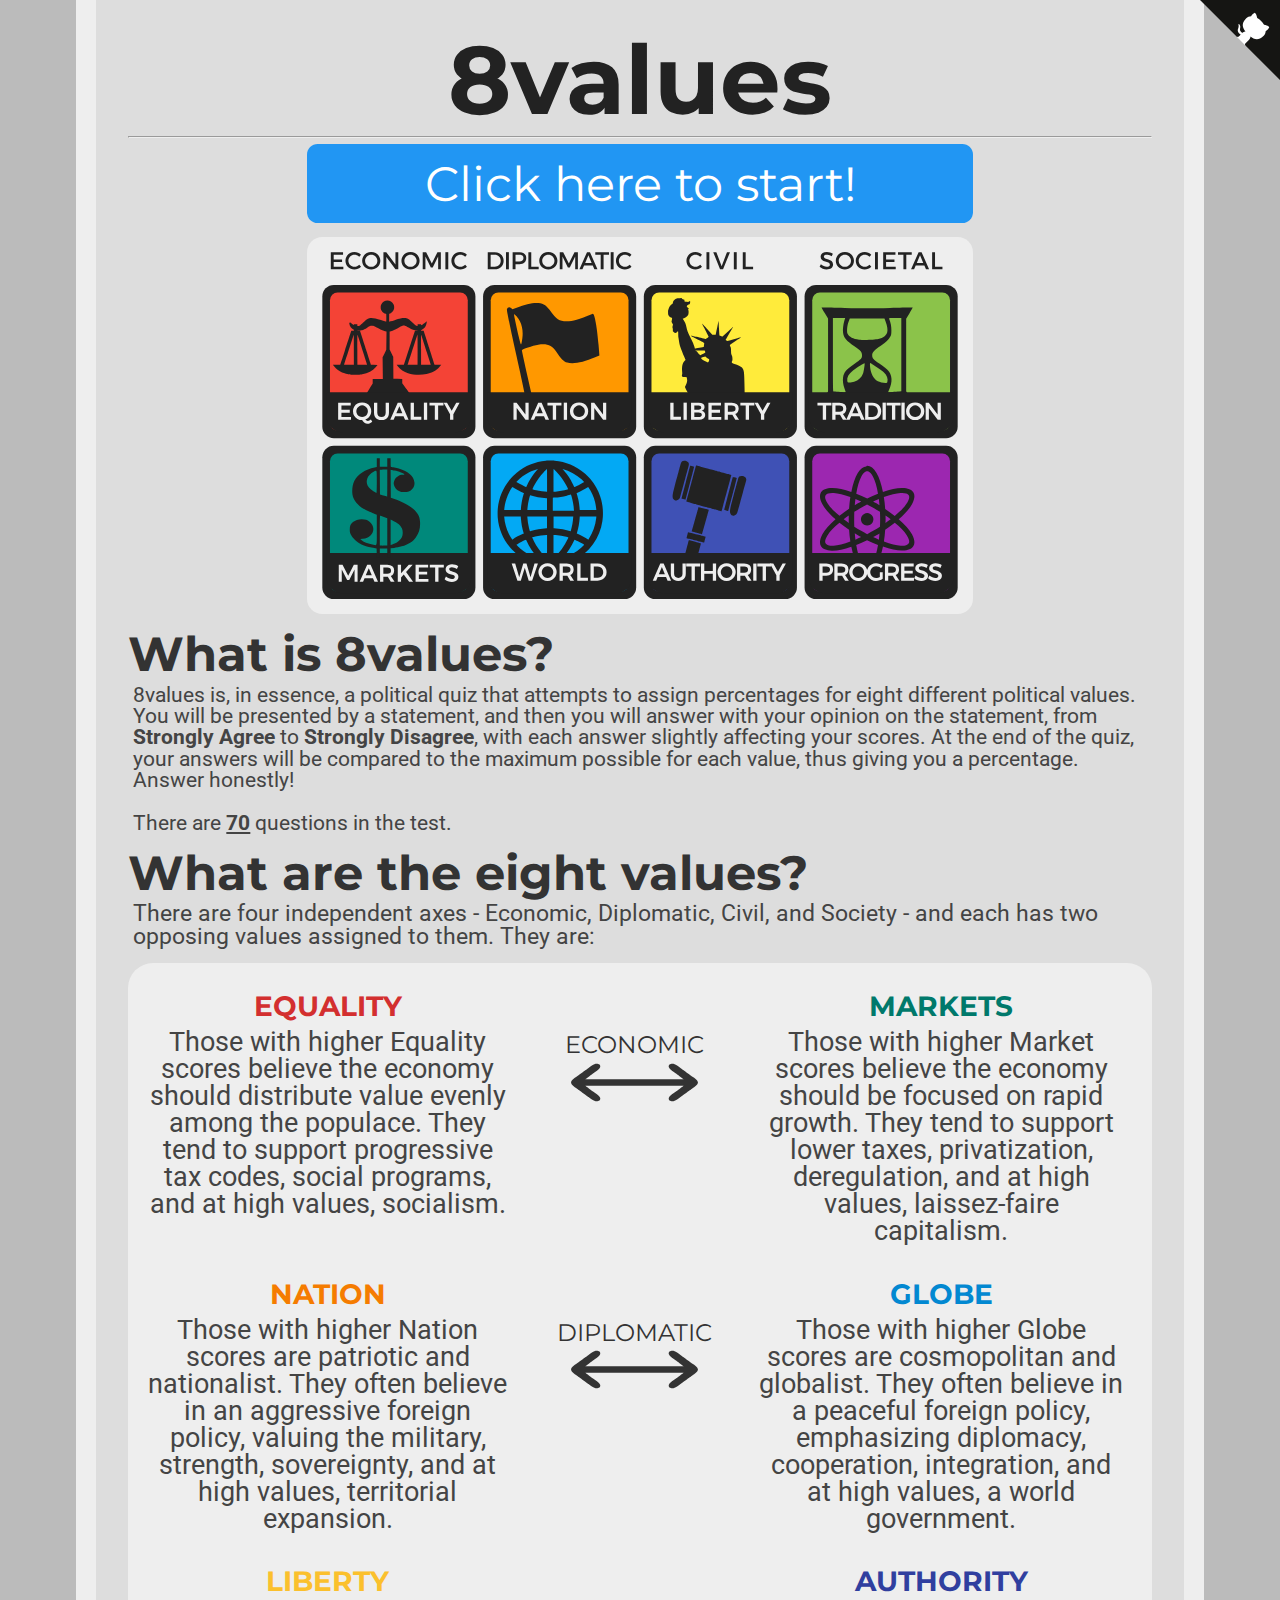
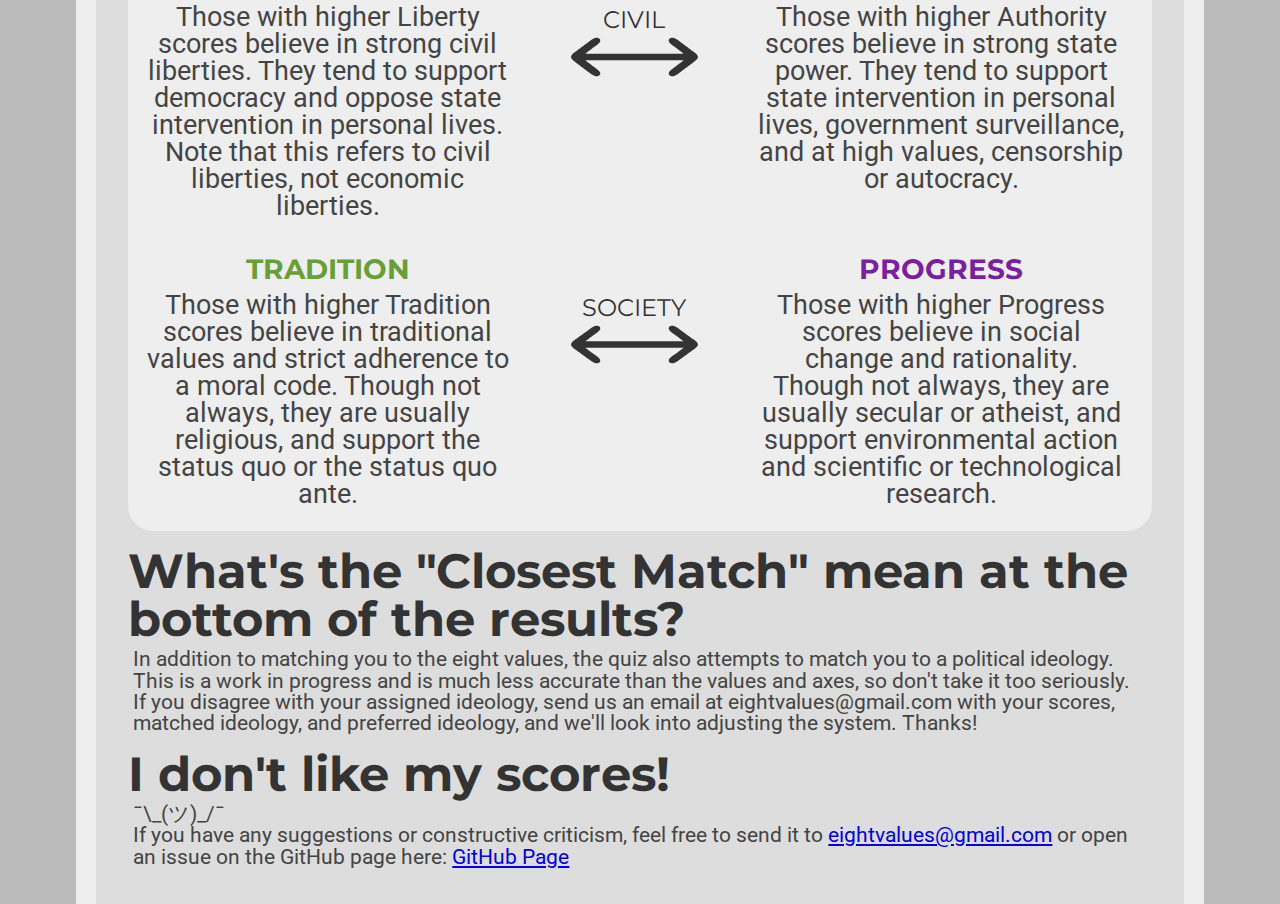
==== index.html @ 5cbe3dc3 "Cloned 8values" ====
<head>
<link href="https://fonts.googleapis.com/css?family=Montserrat:300,400,700|Roboto:400,700" rel="stylesheet">
<link href='style.css' rel='stylesheet' type='text/css'>
<title>8values</title>
<link rel="icon" type="x-icon" href="icon.png">
<link rel="shortcut icon" type="x-icon" href="icon.png">
<meta charset="utf-8">
<script async src="//pagead2.googlesyndication.com/pagead/js/adsbygoogle.js"></script>
<script>
  (adsbygoogle = window.adsbygoogle || []).push({
    google_ad_client: "ca-pub-6511426299019766",
    enable_page_level_ads: true
  });
</script>
</head>
<body>
<a href="https://github.com/8values/8values.github.io" class="github-corner" aria-label="View source on Github"><svg width="80" height="80" viewBox="0 0 250 250" style="fill:#151513; color:#fff; position: absolute; top: 0; border: 0; right: 0;" aria-hidden="true"><path d="M0,0 L115,115 L130,115 L142,142 L250,250 L250,0 Z"></path><path d="M128.3,109.0 C113.8,99.7 119.0,89.6 119.0,89.6 C122.0,82.7 120.5,78.6 120.5,78.6 C119.2,72.0 123.4,76.3 123.4,76.3 C127.3,80.9 125.5,87.3 125.5,87.3 C122.9,97.6 130.6,101.9 134.4,103.2" fill="currentColor" style="transform-origin: 130px 106px;" class="octo-arm"></path><path d="M115.0,115.0 C114.9,115.1 118.7,116.5 119.8,115.4 L133.7,101.6 C136.9,99.2 139.9,98.4 142.2,98.6 C133.8,88.0 127.5,74.4 143.8,58.0 C148.5,53.4 154.0,51.2 159.7,51.0 C160.3,49.4 163.2,43.6 171.4,40.1 C171.4,40.1 176.1,42.5 178.8,56.2 C183.1,58.6 187.2,61.8 190.9,65.4 C194.5,69.0 197.7,73.2 200.1,77.6 C213.8,80.2 216.3,84.9 216.3,84.9 C212.7,93.1 206.9,96.0 205.4,96.6 C205.1,102.4 203.0,107.8 198.3,112.5 C181.9,128.9 168.3,122.5 157.7,114.1 C157.9,116.9 156.7,120.9 152.7,124.9 L141.0,136.5 C139.8,137.7 141.6,141.9 141.8,141.8 Z" fill="currentColor" class="octo-body"></path></svg></a><style>.github-corner:hover .octo-arm{animation:octocat-wave 560ms ease-in-out}@keyframes octocat-wave{0%,100%{transform:rotate(0)}20%,60%{transform:rotate(-25deg)}40%,80%{transform:rotate(10deg)}}@media (max-width:500px){.github-corner:hover .octo-arm{animation:none}.github-corner .octo-arm{animation:octocat-wave 560ms ease-in-out}}</style>
<h1>8values</h1>
<hr>
<button class="button" onclick="location.href='instructions.html';" style="font-size:36pt;">Click here to start!</button>
<img src="values.svg" class="center"></img>

<h2>What is 8values?</h2>
    <p>8values is, in essence, a political quiz that attempts to assign percentages for eight different political values. You will be presented by a statement, and then you will answer with your opinion on the statement, from <b>Strongly Agree</b> to <b>Strongly Disagree</b>, with each answer slightly affecting your scores. At the end of the quiz, your answers will be compared to the maximum possible for each value, thus giving you a percentage. Answer honestly!<br /><br />
    There are <b><u><span id="numOfQuestions"></span></u></b> questions in the test.</p>

<h2>What are the eight values?</h2>
    <p style="font-size: 23px;">There are four independent axes - Economic, Diplomatic, Civil, and Society - and each has two opposing values assigned to them. They are:</p>
    <div class="explanation_bg">
        <div class="spacer">
            <div class="explanation_blurb_left">
                <p class="value"><b style="color:#d32f2f;">EQUALITY</b></p>
                <p class="blurb-text">
                    Those with higher Equality scores believe the economy should distribute value evenly among the populace. They tend to support progressive tax codes, social programs, and at high values, socialism.
                </p>
            </div>
            <div class="explanation_axis">
                <p class="axis_name">ECONOMIC</p>
                <img class="arrow" src="double_arrow.svg"></img>
            </div>
            <div class="explanation_blurb_right">
                <p class="value"><b style="color:#00796b;">MARKETS</b></p>
                <p class="blurb-text">
                    Those with higher Market scores believe the economy should be focused on rapid growth. They tend to support lower taxes, privatization, deregulation, and at high values, laissez-faire capitalism.
                </p>
            </div>
        </div>
        <div class="spacer">
            <div class="explanation_blurb_left">
                <p class="value"><b style="color:#f57c00;">NATION</b></p>
                <p class="blurb-text">
                    Those with higher Nation scores are patriotic and nationalist. They often believe in an aggressive foreign policy, valuing the military, strength, sovereignty, and at high values, territorial expansion.
                </p>
            </div>
            <div class="explanation_axis">
                <p class="axis_name">DIPLOMATIC</p>
                <img class="arrow" src="double_arrow.svg"></img>
            </div>
            <div class="explanation_blurb_right">
                <p class="value"><b style="color:#0288d1;">GLOBE</b></p>
                <p class="blurb-text">
                    Those with higher Globe scores are cosmopolitan and globalist. They often believe in a peaceful foreign policy, emphasizing diplomacy, cooperation, integration, and at high values, a world government.
                </p>
            </div>
        </div>
        <div class="spacer">
            <div class="explanation_blurb_left">
                <p class="value"><b style="color:#fbc02d;">LIBERTY</b></p>
                <p class="blurb-text">
                    Those with higher Liberty scores believe in strong civil liberties. They tend to support democracy and oppose state intervention in personal lives. Note that this refers to civil liberties, not economic liberties.
                </p>
            </div>
            <div class="explanation_axis">
                <p class="axis_name">CIVIL</p>
                <img class="arrow" src="double_arrow.svg"></img>
            </div>
            <div class="explanation_blurb_right">
                <p class="value"><b style="color:#303f9f;">AUTHORITY</b></p>
                <p class="blurb-text">
                    Those with higher Authority scores believe in strong state power. They tend to support state intervention in personal lives, government surveillance, and at high values, censorship or autocracy.
                </p>
            </div>
        </div>
        <div class="spacer">
            <div class="explanation_blurb_left">
                <p class="value"><b style="color:#689f38;">TRADITION</b></p>
                <p class="blurb-text">
                    Those with higher Tradition scores believe in traditional values and strict adherence to a moral code. Though not always, they are usually religious, and support the status quo or the status quo ante.
                </p>
            </div>
            <div class="explanation_axis">
                <p class="axis_name">SOCIETY</p>
                <img class="arrow" src="double_arrow.svg"></img>
            </div>
            <div class="explanation_blurb_right">
                <p class="value"><b style="color:#7b1fa2;">PROGRESS</b></p>
                <p class="blurb-text">
                    Those with higher Progress scores believe in social change and rationality. Though not always, they are usually secular or atheist, and support environmental action and scientific or technological research.
                </p>
            </div>
        </div>
        <br/>
    </div>

<h2>What's the "Closest Match" mean at the bottom of the results?</h2>
    <p>In addition to matching you to the eight values, the quiz also attempts to match you to a political ideology. This is a work in progress and is much less accurate than the values and axes, so don't take it too seriously. If you disagree with your assigned ideology, send us an email at eightvalues@gmail.com with your scores, matched ideology, and preferred ideology, and we'll look into adjusting the system. Thanks!</p>
<h2>I don't like my scores!</h2>
    <p>¯\_(ツ)_/¯<br/>
    If you have any suggestions or constructive criticism, feel free to send it to <a href="mailto:eightvalues@gmail.com">eightvalues@gmail.com</a> or open an issue on the GitHub page here: <a href="https://github.com/8values/8values.github.io">GitHub Page</a></p>

<!-- Website visit statistics - no personal information is collected! -->
<script type="text/javascript">
var sc_project=11325211;
var sc_invisible=1;
var sc_security="fd9f0659";
var scJsHost = (("https:" == document.location.protocol) ?
"https://secure." : "http://www.");
document.write("<sc"+"ript type='text/javascript' src='" +
scJsHost+
"statcounter.com/counter/counter.js'></"+"script>");
</script>
<noscript><div class="statcounter"><a title="web stats"
href="http://statcounter.com/" target="_blank"><img
class="statcounter"
src="//c.statcounter.com/11325211/0/fd9f0659/1/" alt="web
stats"></a></div></noscript>

<!-- This is the script for the page itself -->
<script type="application/javascript"src="questions.js"></script>
<script type="text/javascript">
    document.getElementById("numOfQuestions").innerHTML = questions.length;
</script>
</body>
---- style.css ----
html {
    background-color: #bbbbbb;
    padding: 0px;
}
body {
    width: 80%;
    min-height: calc(100vh - 4em);
    margin: 0 auto;
    padding: 2em;
    background-color: #dddddd;
    border-color: #eeeeee;
    border-left-style: solid;
    border-right-style: solid;
    border-width: 20px;
}
p {
    color: #444444;
    font-family: 'Roboto', sans-serif;
    font-size: 16pt;
    line-height: 1;
    margin: 4pt;
}

p.value {
    margin-top: 22px;
    margin-bottom: 22px;
    text-indent: -16pt;
    margin-left: 20pt;
    font-size: 28px;
    line-height: 2.11666656px;
    font-family: 'Montserrat';
}

p.blurb-text {
    font-size: 27px;
}

p.axis_name {
    margin-top: 50px;
    color: #333333;
    font-size: 24px;
    font-family: 'Montserrat';
}
p.question {
    margin: 16pt auto;
    color: #333333;
    font-family: 'Montserrat', sans-serif;
    font-weight: normal;
    width: 70%;
    min-width: 500pt;
    min-height: 144pt;
    background-color: #eeeeee;
    padding: 16pt;
    border-radius: 16pt;
    font-size: 36pt;
    display: flex;
    justify-content: center;
    align-items: center;
    text-align: center;

}
h1 {
    color: #222222;
    font-family: 'Montserrat', sans-serif;
    font-size: 72pt;
    text-align: center;
    line-height: 72pt;
    margin-top: 0pt;
    margin-bottom: 0pt;
}
h2 {
    color: #333333;
    font-family: 'Montserrat', sans-serif;
    font-size: 36pt;
    line-height: 36pt;
    margin-top: 12pt;
    margin-bottom: 0pt;
}
li {
    font-size: 16pt;
    text-indent: 16pt;
}
a {
    font-family: inherit;
}
img.center {
    display: block;
    margin: 1em auto;
    width: 50%;
    min-width: 500pt;
}
.spacer {
    display: flex;
}
.spacer > div{
    margin-top: 20px;
    display: inline-block;
    *display: inline; /* For IE7 */
    text-align: center;
}
.button {
    background-color: #2196f3;
    font-family: 'Montserrat', sans-serif;
    border: none;
    border-radius: 8pt;
    color: white;
    padding: 8pt;
    width: 50%;
    min-width: 500pt;
    text-align: center;
    text-decoration: none;
    display: block;
    font-size: 24pt;
    margin: -2px auto;
    cursor: pointer;
}
.button:hover, .button:focus { background: #1687e0; }
.stronglyAgree { background: #1b5e20; }
.stronglyAgree:hover, .stronglyAgree:focus { background: #154a19; }
.agree { background: #4caf50; }
.agree:hover, .agree:focus { background: #29942e; }
.neutral { background: #949494; }
.neutral:hover, .neutral:focus { background: #656565; }
.disagree { background: #f44336; }
.disagree:hover, .disagree:focus { background: #d6271a; }
.stronglyDisagree { background: #b71c1c; }
.stronglyDisagree:hover, .stronglyDisagree:focus { background: #a00e0e; }

.small_button, .small_button_off {
    background-color: #333;
    font-family: 'Montserrat', sans-serif;
    border: none;
    border-radius: 8pt;
    color: white;
    padding: 8pt;
    width: 10%;
    min-width: 100pt;
    text-align: center;
    text-decoration: none;
    display: block;
    font-size: 18pt;
    margin: -2px auto;
    cursor: pointer;
}

.small_button:hover, .small_button:focus {
    background: #222;
}

.small_button_off {
    background-color: #ddd;
    color: #888;
    border: 2px solid #888;
    cursor: not-allowed;
    margin: -4px auto;
}
.arrow {
    width: 60%;
    height: auto;
}
div.explanation_blurb_left {
    vertical-align: top;
    width: 37%;
    margin-left: 1%;
    margin-right: 1%;
}
div.explanation_blurb_right {
    vertical-align: top;
    width: 37%;
    margin-left: 1%;
    margin-right: 1%;
}
div.explanation_axis {
    width: 20.9%;
    vertical-align: top;
}
div.axis {
    width: 100%;
    display: flex;
    align-items: center;
    justify-content: center;
}
div.bar {
    height: 36pt;
    line-height: 36pt;
    padding: 8pt;
    margin-top: 4pt;
    margin-bottom: 4pt;
    border-width: 4px;
    border-right-width: 1px;
    border-top-style: solid;
    border-bottom-style: solid;
    border-color: #222222;
    background-color: #eeeeee;
    display: block;
    width: 50%;
}
div.text-wrapper {
    font-family: 'Montserrat', sans-serif;
    font-size: 36pt;
    line-height: 36pt;
    color: #222222;
    display: inline-block;
}
div.equality {
    background-color: #f44336;
    text-align: left;
    border-right-style: solid;
}
div.wealth {
    background-color: #00897b;
    text-align: right;
    border-left-style: solid;
}
div.liberty {
    background-color: #ffeb3b;
    text-align: left;
    border-right-style: solid;
}
div.authority {
    background-color: #3f51b5;
    text-align: right;
    border-left-style: solid;
}
div.peace {
    background-color: #03a9f4;
    text-align: right;
    border-left-style: solid;
}
div.might {
    background-color: #ff9800;
    text-align: left;
    border-right-style: solid;
}
div.progress {
    background-color: #9c27b0;
    text-align: right;
    border-left-style: solid;
}
div.tradition {
    background-color: #8bc34a;
    text-align: left;
    border-right-style: solid;
}
span.weight-300 {
    font-weight: 300;
}
.explanation_bg {
    background-color: #eeeeee;
    border-radius: 25px;
    margin-top: 15px;
}
#banner {
    border-color: #444444;
    border-style: solid;
    border-width: 2px;
    border-radius: 8pt;
    display: block;
    margin: 8pt;
    margin-left: auto;
    margin-right: auto;
}
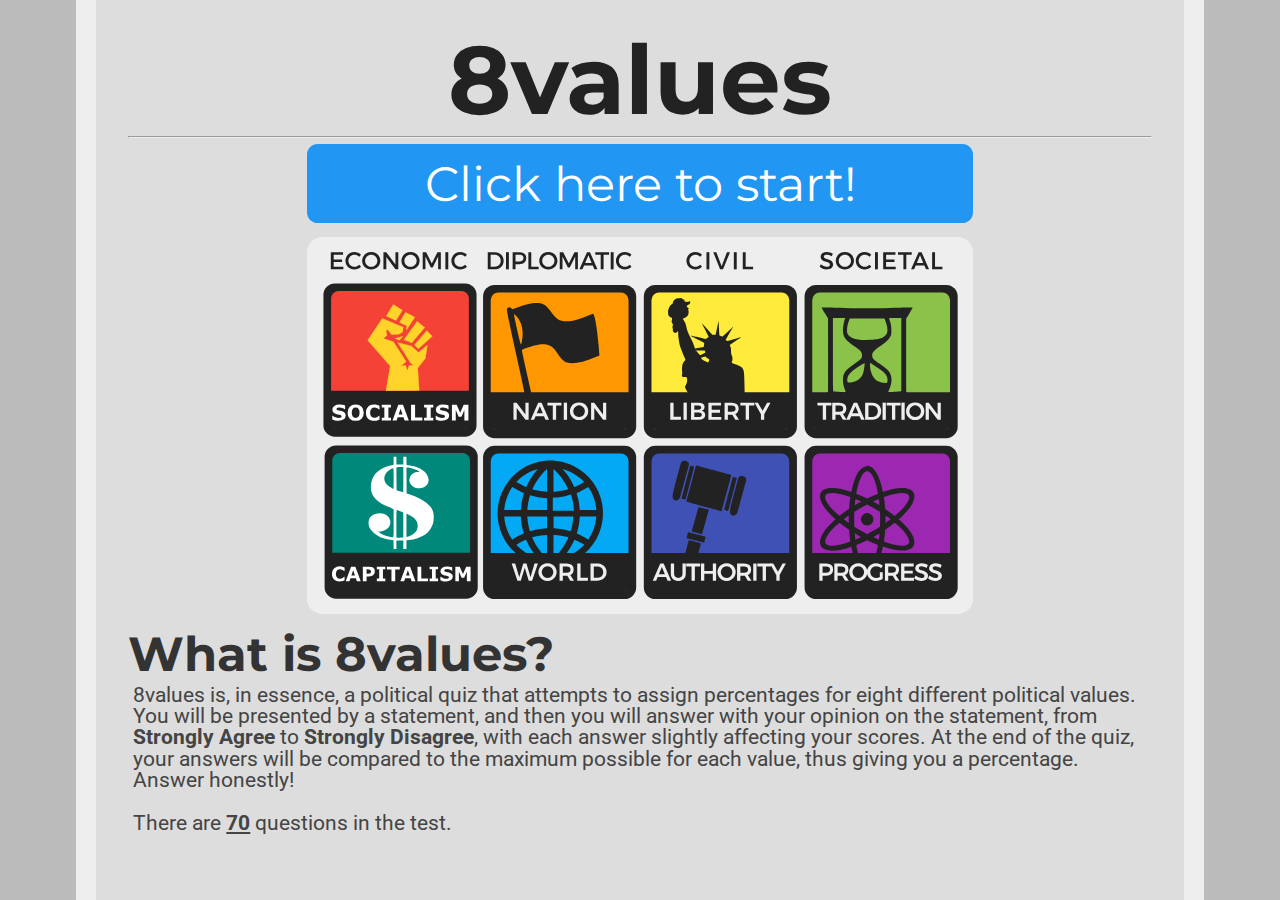
==== commit 42299570: "updejt pičovín" ====
--- a/index.html
+++ b/index.html
@@ -14,7 +14,6 @@
 </script>
 </head>
 <body>
-<a href="https://github.com/8values/8values.github.io" class="github-corner" aria-label="View source on Github"><svg width="80" height="80" viewBox="0 0 250 250" style="fill:#151513; color:#fff; position: absolute; top: 0; border: 0; right: 0;" aria-hidden="true"><path d="M0,0 L115,115 L130,115 L142,142 L250,250 L250,0 Z"></path><path d="M128.3,109.0 C113.8,99.7 119.0,89.6 119.0,89.6 C122.0,82.7 120.5,78.6 120.5,78.6 C119.2,72.0 123.4,76.3 123.4,76.3 C127.3,80.9 125.5,87.3 125.5,87.3 C122.9,97.6 130.6,101.9 134.4,103.2" fill="currentColor" style="transform-origin: 130px 106px;" class="octo-arm"></path><path d="M115.0,115.0 C114.9,115.1 118.7,116.5 119.8,115.4 L133.7,101.6 C136.9,99.2 139.9,98.4 142.2,98.6 C133.8,88.0 127.5,74.4 143.8,58.0 C148.5,53.4 154.0,51.2 159.7,51.0 C160.3,49.4 163.2,43.6 171.4,40.1 C171.4,40.1 176.1,42.5 178.8,56.2 C183.1,58.6 187.2,61.8 190.9,65.4 C194.5,69.0 197.7,73.2 200.1,77.6 C213.8,80.2 216.3,84.9 216.3,84.9 C212.7,93.1 206.9,96.0 205.4,96.6 C205.1,102.4 203.0,107.8 198.3,112.5 C181.9,128.9 168.3,122.5 157.7,114.1 C157.9,116.9 156.7,120.9 152.7,124.9 L141.0,136.5 C139.8,137.7 141.6,141.9 141.8,141.8 Z" fill="currentColor" class="octo-body"></path></svg></a><style>.github-corner:hover .octo-arm{animation:octocat-wave 560ms ease-in-out}@keyframes octocat-wave{0%,100%{transform:rotate(0)}20%,60%{transform:rotate(-25deg)}40%,80%{transform:rotate(10deg)}}@media (max-width:500px){.github-corner:hover .octo-arm{animation:none}.github-corner .octo-arm{animation:octocat-wave 560ms ease-in-out}}</style>
 <h1>8values</h1>
 <hr>
 <button class="button" onclick="location.href='instructions.html';" style="font-size:36pt;">Click here to start!</button>
@@ -23,91 +22,6 @@
 <h2>What is 8values?</h2>
     <p>8values is, in essence, a political quiz that attempts to assign percentages for eight different political values. You will be presented by a statement, and then you will answer with your opinion on the statement, from <b>Strongly Agree</b> to <b>Strongly Disagree</b>, with each answer slightly affecting your scores. At the end of the quiz, your answers will be compared to the maximum possible for each value, thus giving you a percentage. Answer honestly!<br /><br />
     There are <b><u><span id="numOfQuestions"></span></u></b> questions in the test.</p>
-
-<h2>What are the eight values?</h2>
-    <p style="font-size: 23px;">There are four independent axes - Economic, Diplomatic, Civil, and Society - and each has two opposing values assigned to them. They are:</p>
-    <div class="explanation_bg">
-        <div class="spacer">
-            <div class="explanation_blurb_left">
-                <p class="value"><b style="color:#d32f2f;">EQUALITY</b></p>
-                <p class="blurb-text">
-                    Those with higher Equality scores believe the economy should distribute value evenly among the populace. They tend to support progressive tax codes, social programs, and at high values, socialism.
-                </p>
-            </div>
-            <div class="explanation_axis">
-                <p class="axis_name">ECONOMIC</p>
-                <img class="arrow" src="double_arrow.svg"></img>
-            </div>
-            <div class="explanation_blurb_right">
-                <p class="value"><b style="color:#00796b;">MARKETS</b></p>
-                <p class="blurb-text">
-                    Those with higher Market scores believe the economy should be focused on rapid growth. They tend to support lower taxes, privatization, deregulation, and at high values, laissez-faire capitalism.
-                </p>
-            </div>
-        </div>
-        <div class="spacer">
-            <div class="explanation_blurb_left">
-                <p class="value"><b style="color:#f57c00;">NATION</b></p>
-                <p class="blurb-text">
-                    Those with higher Nation scores are patriotic and nationalist. They often believe in an aggressive foreign policy, valuing the military, strength, sovereignty, and at high values, territorial expansion.
-                </p>
-            </div>
-            <div class="explanation_axis">
-                <p class="axis_name">DIPLOMATIC</p>
-                <img class="arrow" src="double_arrow.svg"></img>
-            </div>
-            <div class="explanation_blurb_right">
-                <p class="value"><b style="color:#0288d1;">GLOBE</b></p>
-                <p class="blurb-text">
-                    Those with higher Globe scores are cosmopolitan and globalist. They often believe in a peaceful foreign policy, emphasizing diplomacy, cooperation, integration, and at high values, a world government.
-                </p>
-            </div>
-        </div>
-        <div class="spacer">
-            <div class="explanation_blurb_left">
-                <p class="value"><b style="color:#fbc02d;">LIBERTY</b></p>
-                <p class="blurb-text">
-                    Those with higher Liberty scores believe in strong civil liberties. They tend to support democracy and oppose state intervention in personal lives. Note that this refers to civil liberties, not economic liberties.
-                </p>
-            </div>
-            <div class="explanation_axis">
-                <p class="axis_name">CIVIL</p>
-                <img class="arrow" src="double_arrow.svg"></img>
-            </div>
-            <div class="explanation_blurb_right">
-                <p class="value"><b style="color:#303f9f;">AUTHORITY</b></p>
-                <p class="blurb-text">
-                    Those with higher Authority scores believe in strong state power. They tend to support state intervention in personal lives, government surveillance, and at high values, censorship or autocracy.
-                </p>
-            </div>
-        </div>
-        <div class="spacer">
-            <div class="explanation_blurb_left">
-                <p class="value"><b style="color:#689f38;">TRADITION</b></p>
-                <p class="blurb-text">
-                    Those with higher Tradition scores believe in traditional values and strict adherence to a moral code. Though not always, they are usually religious, and support the status quo or the status quo ante.
-                </p>
-            </div>
-            <div class="explanation_axis">
-                <p class="axis_name">SOCIETY</p>
-                <img class="arrow" src="double_arrow.svg"></img>
-            </div>
-            <div class="explanation_blurb_right">
-                <p class="value"><b style="color:#7b1fa2;">PROGRESS</b></p>
-                <p class="blurb-text">
-                    Those with higher Progress scores believe in social change and rationality. Though not always, they are usually secular or atheist, and support environmental action and scientific or technological research.
-                </p>
-            </div>
-        </div>
-        <br/>
-    </div>
-
-<h2>What's the "Closest Match" mean at the bottom of the results?</h2>
-    <p>In addition to matching you to the eight values, the quiz also attempts to match you to a political ideology. This is a work in progress and is much less accurate than the values and axes, so don't take it too seriously. If you disagree with your assigned ideology, send us an email at eightvalues@gmail.com with your scores, matched ideology, and preferred ideology, and we'll look into adjusting the system. Thanks!</p>
-<h2>I don't like my scores!</h2>
-    <p>¯\_(ツ)_/¯<br/>
-    If you have any suggestions or constructive criticism, feel free to send it to <a href="mailto:eightvalues@gmail.com">eightvalues@gmail.com</a> or open an issue on the GitHub page here: <a href="https://github.com/8values/8values.github.io">GitHub Page</a></p>
-
 <!-- Website visit statistics - no personal information is collected! -->
 <script type="text/javascript">
 var sc_project=11325211;
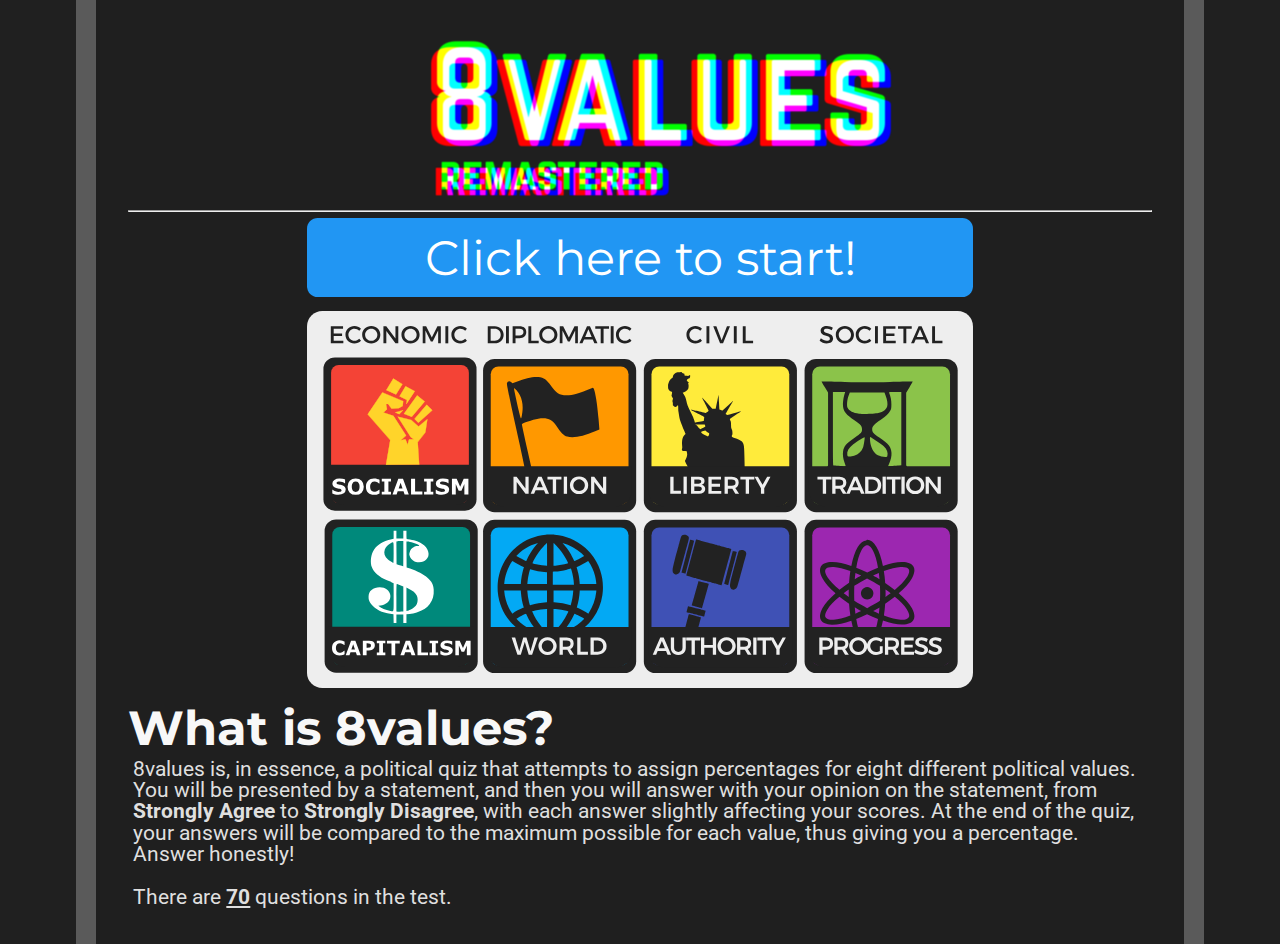
==== commit fa3db3f8: "added logo" ====
--- a/index.html
+++ b/index.html
@@ -1,7 +1,7 @@
 <head>
 <link href="https://fonts.googleapis.com/css?family=Montserrat:300,400,700|Roboto:400,700" rel="stylesheet">
 <link href='style.css' rel='stylesheet' type='text/css'>
-<title>8values</title>
+<title>8values | remastered</title>
 <link rel="icon" type="x-icon" href="icon.png">
 <link rel="shortcut icon" type="x-icon" href="icon.png">
 <meta charset="utf-8">
@@ -14,7 +14,9 @@
 </script>
 </head>
 <body>
-<h1>8values</h1>
+<center>
+<img src="logo.png"/>
+</center>
 <hr>
 <button class="button" onclick="location.href='instructions.html';" style="font-size:36pt;">Click here to start!</button>
 <img src="values.svg" class="center"></img>
--- a/style.css
+++ b/style.css
@@ -1,5 +1,5 @@
 html {
-    background-color: #bbbbbb;
+    background-color: #202020;
     padding: 0px;
 }
 body {
@@ -7,14 +7,14 @@
     min-height: calc(100vh - 4em);
     margin: 0 auto;
     padding: 2em;
-    background-color: #dddddd;
-    border-color: #eeeeee;
+    background-color: #1f1f1f;
+    border-color: #5a5a5a;
     border-left-style: solid;
     border-right-style: solid;
     border-width: 20px;
 }
 p {
-    color: #444444;
+    color: #dfdfdf;
     font-family: 'Roboto', sans-serif;
     font-size: 16pt;
     line-height: 1;
@@ -60,7 +60,7 @@
 
 }
 h1 {
-    color: #222222;
+    color: #ffffff;
     font-family: 'Montserrat', sans-serif;
     font-size: 72pt;
     text-align: center;
@@ -69,7 +69,7 @@
     margin-bottom: 0pt;
 }
 h2 {
-    color: #333333;
+    color: #f8f8f8;
     font-family: 'Montserrat', sans-serif;
     font-size: 36pt;
     line-height: 36pt;
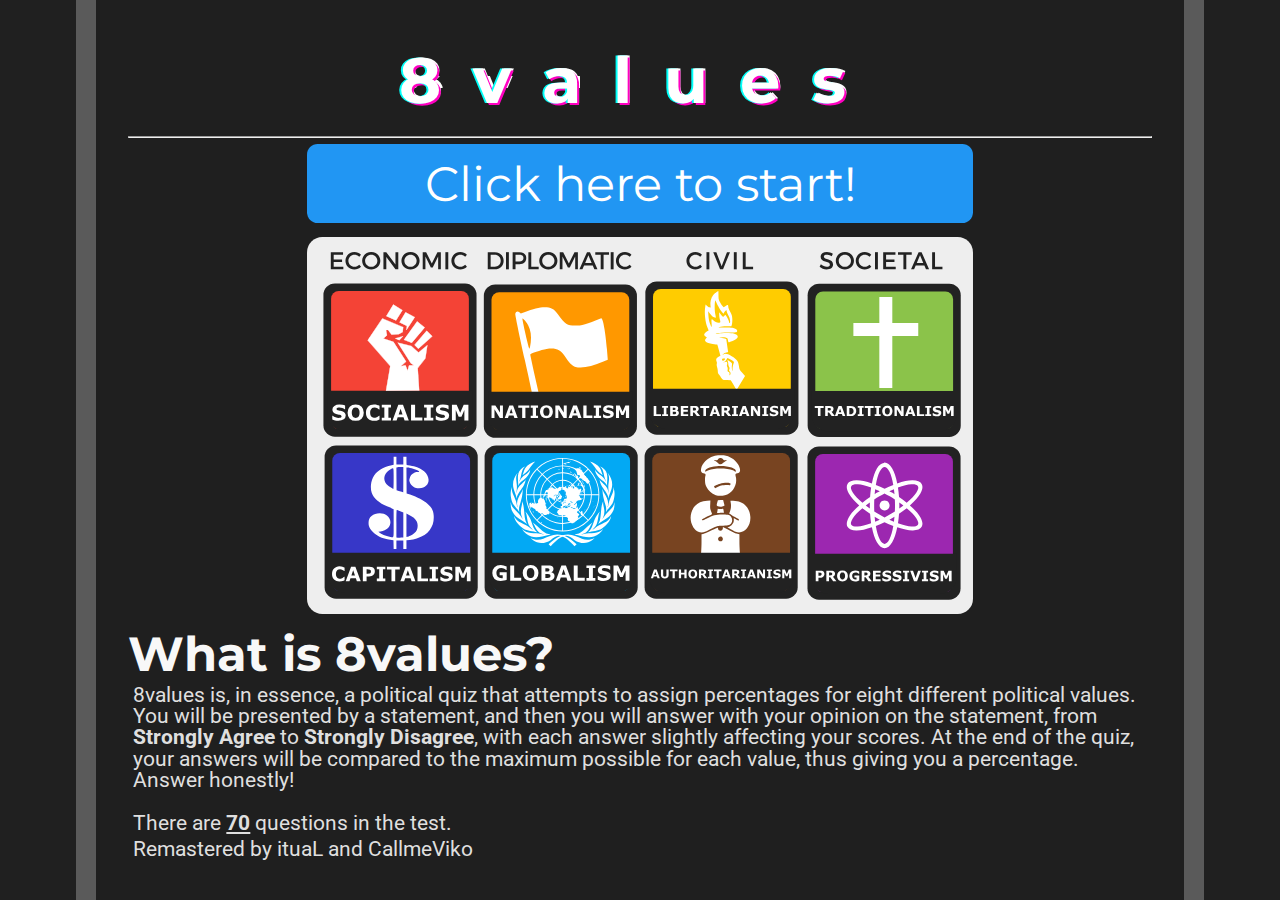
==== commit fa9b6262: "updated icons + updated 8value logo" ====
--- a/index.html
+++ b/index.html
@@ -15,7 +15,8 @@
 </head>
 <body>
 <center>
-<img src="logo.png"/>
+  <h1 class="glitch" data-text="
+  8values">8values</h1>
 </center>
 <hr>
 <button class="button" onclick="location.href='instructions.html';" style="font-size:36pt;">Click here to start!</button>
@@ -24,6 +25,7 @@
 <h2>What is 8values?</h2>
     <p>8values is, in essence, a political quiz that attempts to assign percentages for eight different political values. You will be presented by a statement, and then you will answer with your opinion on the statement, from <b>Strongly Agree</b> to <b>Strongly Disagree</b>, with each answer slightly affecting your scores. At the end of the quiz, your answers will be compared to the maximum possible for each value, thus giving you a percentage. Answer honestly!<br /><br />
     There are <b><u><span id="numOfQuestions"></span></u></b> questions in the test.</p>
+    <p>Remastered by ituaL and CallmeViko</p>
 <!-- Website visit statistics - no personal information is collected! -->
 <script type="text/javascript">
 var sc_project=11325211;
--- a/style.css
+++ b/style.css
@@ -208,17 +208,17 @@
     border-right-style: solid;
 }
 div.wealth {
-    background-color: #00897b;
+    background-color: #3737c8;
     text-align: right;
     border-left-style: solid;
 }
 div.liberty {
-    background-color: #ffeb3b;
+    background-color: #ffcc00;
     text-align: left;
     border-right-style: solid;
 }
 div.authority {
-    background-color: #3f51b5;
+    background-color: #784421;
     text-align: right;
     border-left-style: solid;
 }
@@ -260,3 +260,257 @@
     margin-left: auto;
     margin-right: auto;
 }
+
+/* Our mixin positions a copy of our text
+directly on our existing text, while
+also setting content to the appropriate
+text set in the data-text attribute. */
+.glitch {
+    position: relative;
+    color: white;
+    font-size: 4em;
+    letter-spacing: 0.5em;
+    /* Animation provies a slight random skew. Check bottom of doc
+    for more information on how to random skew. */
+    animation: glitch-skew 1s infinite linear alternate-reverse;
+  }
+  .glitch::before {
+    content: attr(data-text);
+    position: absolute;
+    top: 0;
+    left: 0;
+    width: 100%;
+    height: 100%;
+    left: 2px;
+    text-shadow: -2px 0 #ff00c1;
+    /* Creates an initial clip for our glitch. This works in
+    a typical top,right,bottom,left fashion and creates a mask
+    to only show a certain part of the glitch at a time. */
+    clip: rect(44px, 450px, 56px, 0);
+    /* Runs our glitch-anim defined below to run in a 5s loop, infinitely,
+    with an alternating animation to keep things fresh. */
+    animation: glitch-anim 5s infinite linear alternate-reverse;
+  }
+  .glitch::after {
+    content: attr(data-text);
+    position: absolute;
+    top: 0;
+    left: 0;
+    width: 100%;
+    height: 100%;
+    left: -2px;
+    text-shadow: -2px 0 #00fff9, 2px 2px #ff00c1;
+    animation: glitch-anim2 1s infinite linear alternate-reverse;
+  }
+  
+  /* Creates an animation with 20 steaps. For each step, it calculates 
+  a percentage for the specific step. It then generates a random clip
+  box to be used for the random glitch effect. Also adds a very subtle
+  skew to change the 'thickness' of the glitch.*/
+  @keyframes glitch-anim {
+    0% {
+      clip: rect(54px, 9999px, 80px, 0);
+      transform: skew(0.64deg);
+    }
+    5% {
+      clip: rect(4px, 9999px, 53px, 0);
+      transform: skew(0.53deg);
+    }
+    10% {
+      clip: rect(77px, 9999px, 29px, 0);
+      transform: skew(0.13deg);
+    }
+    15% {
+      clip: rect(70px, 9999px, 97px, 0);
+      transform: skew(0.5deg);
+    }
+    20% {
+      clip: rect(79px, 9999px, 10px, 0);
+      transform: skew(0.18deg);
+    }
+    25% {
+      clip: rect(13px, 9999px, 71px, 0);
+      transform: skew(0.35deg);
+    }
+    30% {
+      clip: rect(63px, 9999px, 16px, 0);
+      transform: skew(0.47deg);
+    }
+    35% {
+      clip: rect(8px, 9999px, 63px, 0);
+      transform: skew(0.32deg);
+    }
+    40% {
+      clip: rect(28px, 9999px, 66px, 0);
+      transform: skew(0.35deg);
+    }
+    45% {
+      clip: rect(21px, 9999px, 36px, 0);
+      transform: skew(0.07deg);
+    }
+    50% {
+      clip: rect(56px, 9999px, 40px, 0);
+      transform: skew(0.17deg);
+    }
+    55% {
+      clip: rect(36px, 9999px, 87px, 0);
+      transform: skew(0.82deg);
+    }
+    60% {
+      clip: rect(3px, 9999px, 89px, 0);
+      transform: skew(0.81deg);
+    }
+    65% {
+      clip: rect(32px, 9999px, 55px, 0);
+      transform: skew(0.29deg);
+    }
+    70% {
+      clip: rect(62px, 9999px, 22px, 0);
+      transform: skew(0.75deg);
+    }
+    75% {
+      clip: rect(10px, 9999px, 71px, 0);
+      transform: skew(0.57deg);
+    }
+    80% {
+      clip: rect(30px, 9999px, 33px, 0);
+      transform: skew(0.01deg);
+    }
+    85% {
+      clip: rect(32px, 9999px, 97px, 0);
+      transform: skew(0.13deg);
+    }
+    90% {
+      clip: rect(14px, 9999px, 44px, 0);
+      transform: skew(0.6deg);
+    }
+    95% {
+      clip: rect(78px, 9999px, 23px, 0);
+      transform: skew(0.71deg);
+    }
+    100% {
+      clip: rect(85px, 9999px, 20px, 0);
+      transform: skew(0.9deg);
+    }
+  }
+  @keyframes glitch-anim2 {
+    0% {
+      clip: rect(29px, 9999px, 95px, 0);
+      transform: skew(0.6deg);
+    }
+    5% {
+      clip: rect(11px, 9999px, 96px, 0);
+      transform: skew(0.95deg);
+    }
+    10% {
+      clip: rect(69px, 9999px, 69px, 0);
+      transform: skew(0.11deg);
+    }
+    15% {
+      clip: rect(71px, 9999px, 42px, 0);
+      transform: skew(0.01deg);
+    }
+    20% {
+      clip: rect(42px, 9999px, 92px, 0);
+      transform: skew(0.79deg);
+    }
+    25% {
+      clip: rect(16px, 9999px, 75px, 0);
+      transform: skew(0.74deg);
+    }
+    30% {
+      clip: rect(93px, 9999px, 6px, 0);
+      transform: skew(0.74deg);
+    }
+    35% {
+      clip: rect(3px, 9999px, 19px, 0);
+      transform: skew(0.09deg);
+    }
+    40% {
+      clip: rect(94px, 9999px, 12px, 0);
+      transform: skew(0.3deg);
+    }
+    45% {
+      clip: rect(52px, 9999px, 73px, 0);
+      transform: skew(0.42deg);
+    }
+    50% {
+      clip: rect(57px, 9999px, 73px, 0);
+      transform: skew(0.06deg);
+    }
+    55% {
+      clip: rect(28px, 9999px, 12px, 0);
+      transform: skew(0.37deg);
+    }
+    60% {
+      clip: rect(67px, 9999px, 50px, 0);
+      transform: skew(0.52deg);
+    }
+    65% {
+      clip: rect(9px, 9999px, 16px, 0);
+      transform: skew(0.02deg);
+    }
+    70% {
+      clip: rect(51px, 9999px, 59px, 0);
+      transform: skew(0.14deg);
+    }
+    75% {
+      clip: rect(72px, 9999px, 64px, 0);
+      transform: skew(0.03deg);
+    }
+    80% {
+      clip: rect(32px, 9999px, 59px, 0);
+      transform: skew(0.47deg);
+    }
+    85% {
+      clip: rect(26px, 9999px, 42px, 0);
+      transform: skew(0.43deg);
+    }
+    90% {
+      clip: rect(23px, 9999px, 44px, 0);
+      transform: skew(0.98deg);
+    }
+    95% {
+      clip: rect(59px, 9999px, 10px, 0);
+      transform: skew(0.47deg);
+    }
+    100% {
+      clip: rect(45px, 9999px, 37px, 0);
+      transform: skew(0.26deg);
+    }
+  }
+  @keyframes glitch-skew {
+    0% {
+      transform: skew(-3deg);
+    }
+    10% {
+      transform: skew(2deg);
+    }
+    20% {
+      transform: skew(-3deg);
+    }
+    30% {
+      transform: skew(-3deg);
+    }
+    40% {
+      transform: skew(4deg);
+    }
+    50% {
+      transform: skew(1deg);
+    }
+    60% {
+      transform: skew(-3deg);
+    }
+    70% {
+      transform: skew(1deg);
+    }
+    80% {
+      transform: skew(5deg);
+    }
+    90% {
+      transform: skew(4deg);
+    }
+    100% {
+      transform: skew(-3deg);
+    }
+  }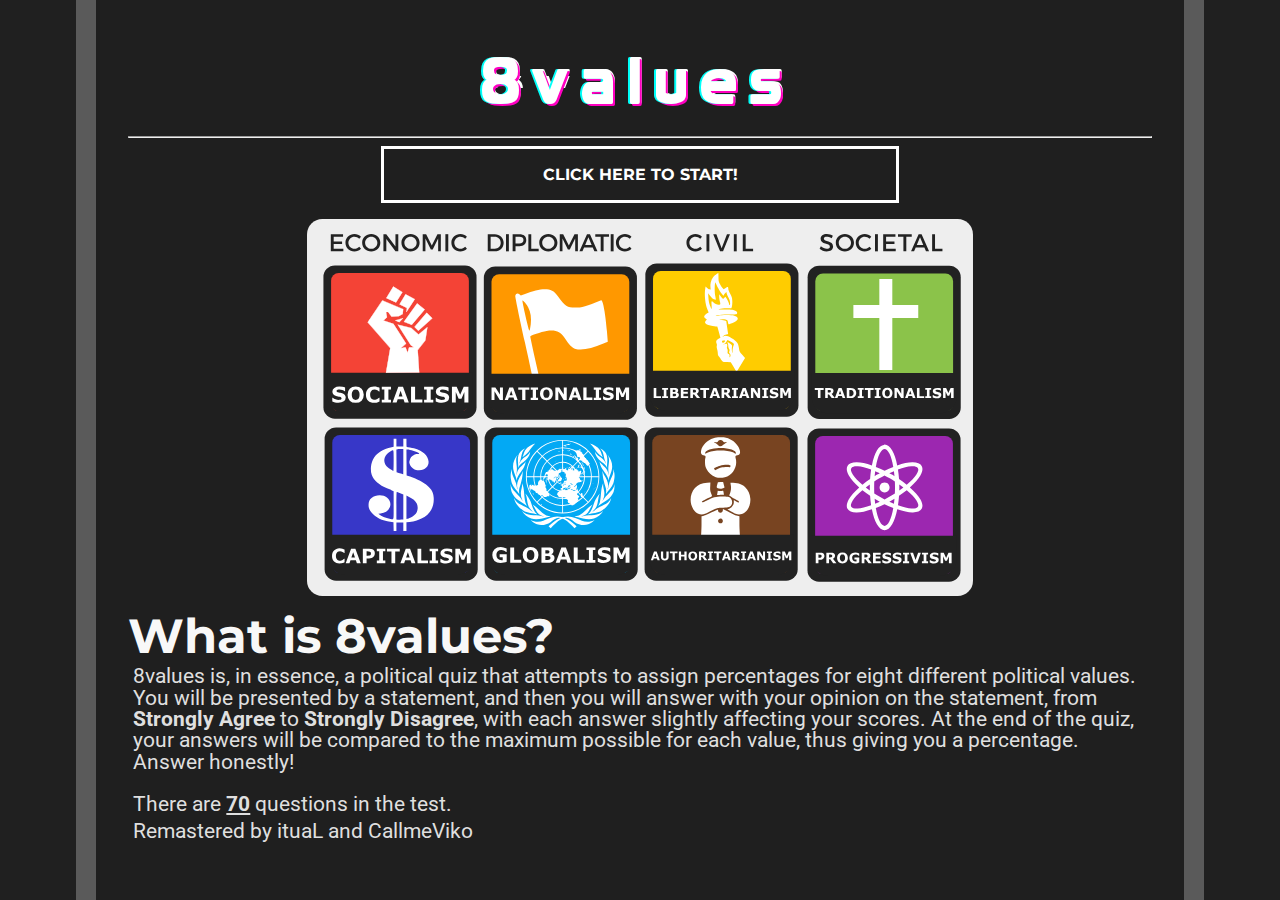
==== commit 1f5282c3: "updated fonts and styles" ====
--- a/index.html
+++ b/index.html
@@ -1,6 +1,7 @@
 <head>
 <link href="https://fonts.googleapis.com/css?family=Montserrat:300,400,700|Roboto:400,700" rel="stylesheet">
 <link href='style.css' rel='stylesheet' type='text/css'>
+<link href='style2.css' rel='stylesheet' type='text/css'>
 <title>8values | remastered</title>
 <link rel="icon" type="x-icon" href="icon.png">
 <link rel="shortcut icon" type="x-icon" href="icon.png">
@@ -19,8 +20,16 @@
   8values">8values</h1>
 </center>
 <hr>
-<button class="button" onclick="location.href='instructions.html';" style="font-size:36pt;">Click here to start!</button>
+<center>
+  <div class="button2" onclick="window.location='instructions.html';">
+    <span class="button__mask"></span>
+    <span class="button__text">Click here to start!</span>
+    <span class="button__text button__text--bis">Click here to start!</span>
+  </div>
+
+
 <img src="values.svg" class="center"></img>
+</center>
 
 <h2>What is 8values?</h2>
     <p>8values is, in essence, a political quiz that attempts to assign percentages for eight different political values. You will be presented by a statement, and then you will answer with your opinion on the statement, from <b>Strongly Agree</b> to <b>Strongly Disagree</b>, with each answer slightly affecting your scores. At the end of the quiz, your answers will be compared to the maximum possible for each value, thus giving you a percentage. Answer honestly!<br /><br />
--- a/style.css
+++ b/style.css
@@ -20,6 +20,7 @@
     line-height: 1;
     margin: 4pt;
 }
+
 
 p.value {
     margin-top: 22px;
@@ -61,7 +62,7 @@
 }
 h1 {
     color: #ffffff;
-    font-family: 'Montserrat', sans-serif;
+    font-family: Prototype;
     font-size: 72pt;
     text-align: center;
     line-height: 72pt;
@@ -114,6 +115,9 @@
     margin: -2px auto;
     cursor: pointer;
 }
+
+
+
 .button:hover, .button:focus { background: #1687e0; }
 .stronglyAgree { background: #1b5e20; }
 .stronglyAgree:hover, .stronglyAgree:focus { background: #154a19; }
@@ -269,7 +273,7 @@
     position: relative;
     color: white;
     font-size: 4em;
-    letter-spacing: 0.5em;
+    letter-spacing: 0.2em;
     /* Animation provies a slight random skew. Check bottom of doc
     for more information on how to random skew. */
     animation: glitch-skew 1s infinite linear alternate-reverse;
@@ -303,10 +307,6 @@
     animation: glitch-anim2 1s infinite linear alternate-reverse;
   }
   
-  /* Creates an animation with 20 steaps. For each step, it calculates 
-  a percentage for the specific step. It then generates a random clip
-  box to be used for the random glitch effect. Also adds a very subtle
-  skew to change the 'thickness' of the glitch.*/
   @keyframes glitch-anim {
     0% {
       clip: rect(54px, 9999px, 80px, 0);
@@ -513,4 +513,10 @@
     100% {
       transform: skew(-3deg);
     }
-  }+  }
+
+  @font-face {
+    font-family:"Prototype";
+    src: url("Prototype.ttf") format("truetype");
+  }
+
--- a/style2.css
+++ b/style2.css
@@ -0,0 +1,126 @@
+.button2 {
+  touch-callout: none;
+  -webkit-user-select: none;
+     -moz-user-select: none;
+      -ms-user-select: none;
+          user-select: none;
+  display: inline-block;
+  font-family: 'Montserrat', sans-serif;
+  border: 0.2em solid;
+  position: relative;
+  cursor: pointer;
+  overflow: hidden;
+  width: 50%;
+  opacity: 1;
+  color: #FFF;
+}
+.button__text {
+  display: block;
+  padding: 1em 2em;
+  text-transform: uppercase;
+  font-weight: bold;
+}
+.button__text:before {
+  content: attr(title);
+}
+.button__text--bis {
+  display: block;
+  position: absolute;
+  top: 0;
+  left: 0;
+  right: 0;
+  bottom: 0;
+  transform: translateX(-1em);
+  opacity: 0;
+}
+.button__mask {
+  display: block;
+  position: absolute;
+  top: 0;
+  left: 0;
+  right: 0;
+  bottom: 0;
+  background: white;
+  transform: translateX(-100%) rotate(45deg);
+  transition: all 0.3s;
+}
+
+.button2:hover {
+  opacity: 1;
+}
+.button2:hover .button__text {
+  -webkit-animation: fx-text 0.3s ease-out;
+          animation: fx-text 0.3s ease-out;
+}
+.button2:hover .button__text--bis {
+  -webkit-animation: fx-text-bis 0.3s ease-out;
+          animation: fx-text-bis 0.3s ease-out;
+}
+.button2:hover .button__mask {
+  -webkit-animation: fx-mask 0.3s ease-out;
+          animation: fx-mask 0.3s ease-out;
+}
+
+.button2:active {
+  opacity: 1;
+  background: white;
+  color: inherit;
+}
+
+@-webkit-keyframes fx-mask {
+  0% {
+    transform: translateX(-100%) rotate(45deg);
+  }
+  100% {
+    transform: translateX(100%) rotate(45deg);
+  }
+}
+
+@keyframes fx-mask {
+  0% {
+    transform: translateX(-100%) rotate(45deg);
+  }
+  100% {
+    transform: translateX(100%) rotate(45deg);
+  }
+}
+@-webkit-keyframes fx-text {
+  0% {
+    transform: translateX(0);
+    opacity: 1;
+  }
+  100% {
+    transform: translateX(1em);
+    opacity: 0;
+  }
+}
+@keyframes fx-text {
+  0% {
+    transform: translateX(0);
+    opacity: 1;
+  }
+  100% {
+    transform: translateX(1em);
+    opacity: 0;
+  }
+}
+@-webkit-keyframes fx-text-bis {
+  0% {
+    transform: translateX(-1em);
+    opacity: 0;
+  }
+  100% {
+    transform: translateX(0);
+    opacity: 1;
+  }
+}
+@keyframes fx-text-bis {
+  0% {
+    transform: translateX(-1em);
+    opacity: 0;
+  }
+  100% {
+    transform: translateX(0);
+    opacity: 1;
+  }
+}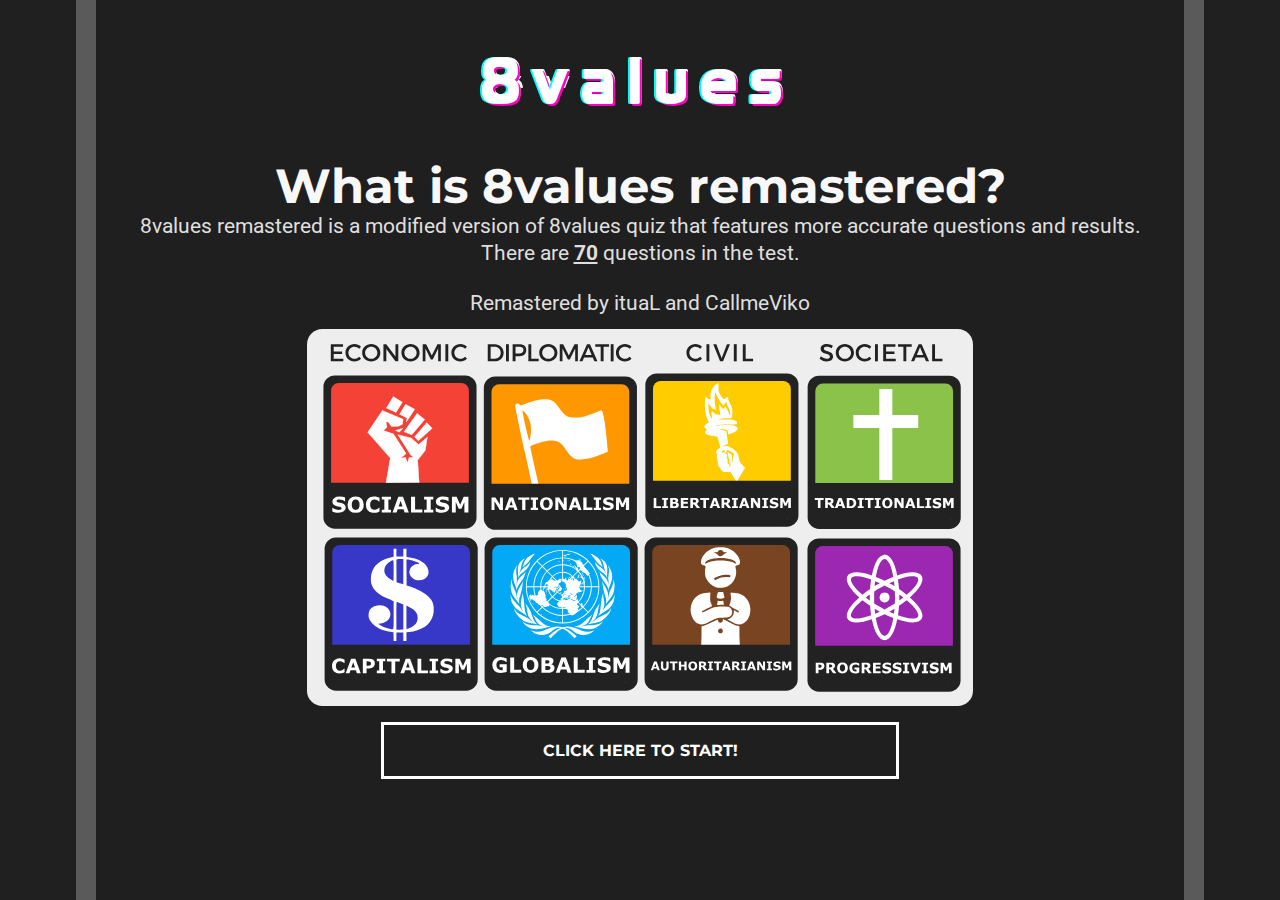
==== commit 552beb0c: "design update" ====
--- a/index.html
+++ b/index.html
@@ -6,52 +6,36 @@
 <link rel="icon" type="x-icon" href="icon.png">
 <link rel="shortcut icon" type="x-icon" href="icon.png">
 <meta charset="utf-8">
-<script async src="//pagead2.googlesyndication.com/pagead/js/adsbygoogle.js"></script>
-<script>
-  (adsbygoogle = window.adsbygoogle || []).push({
-    google_ad_client: "ca-pub-6511426299019766",
-    enable_page_level_ads: true
-  });
-</script>
 </head>
 <body>
+
+<header>
 <center>
   <h1 class="glitch" data-text="
   8values">8values</h1>
 </center>
-<hr>
+</header>
+<br>
+<div id="body">
+
 <center>
+<h2>What is 8values remastered?</h2>
+    <p>8values remastered is a modified version of 8values quiz that features more accurate questions and results.</p>
+    <p>There are <b><u><span id="numOfQuestions"></span></u></b> questions in the test.</p>
+    <br>
+    <p>Remastered by ituaL and CallmeViko</p>
+</center>
+
+<center>
+  <img src="values.svg" class="center"></img>
+
   <div class="button2" onclick="window.location='instructions.html';">
     <span class="button__mask"></span>
     <span class="button__text">Click here to start!</span>
     <span class="button__text button__text--bis">Click here to start!</span>
   </div>
-
-
-<img src="values.svg" class="center"></img>
 </center>
-
-<h2>What is 8values?</h2>
-    <p>8values is, in essence, a political quiz that attempts to assign percentages for eight different political values. You will be presented by a statement, and then you will answer with your opinion on the statement, from <b>Strongly Agree</b> to <b>Strongly Disagree</b>, with each answer slightly affecting your scores. At the end of the quiz, your answers will be compared to the maximum possible for each value, thus giving you a percentage. Answer honestly!<br /><br />
-    There are <b><u><span id="numOfQuestions"></span></u></b> questions in the test.</p>
-    <p>Remastered by ituaL and CallmeViko</p>
-<!-- Website visit statistics - no personal information is collected! -->
-<script type="text/javascript">
-var sc_project=11325211;
-var sc_invisible=1;
-var sc_security="fd9f0659";
-var scJsHost = (("https:" == document.location.protocol) ?
-"https://secure." : "http://www.");
-document.write("<sc"+"ript type='text/javascript' src='" +
-scJsHost+
-"statcounter.com/counter/counter.js'></"+"script>");
-</script>
-<noscript><div class="statcounter"><a title="web stats"
-href="http://statcounter.com/" target="_blank"><img
-class="statcounter"
-src="//c.statcounter.com/11325211/0/fd9f0659/1/" alt="web
-stats"></a></div></noscript>
-
+</div>
 <!-- This is the script for the page itself -->
 <script type="application/javascript"src="questions.js"></script>
 <script type="text/javascript">
